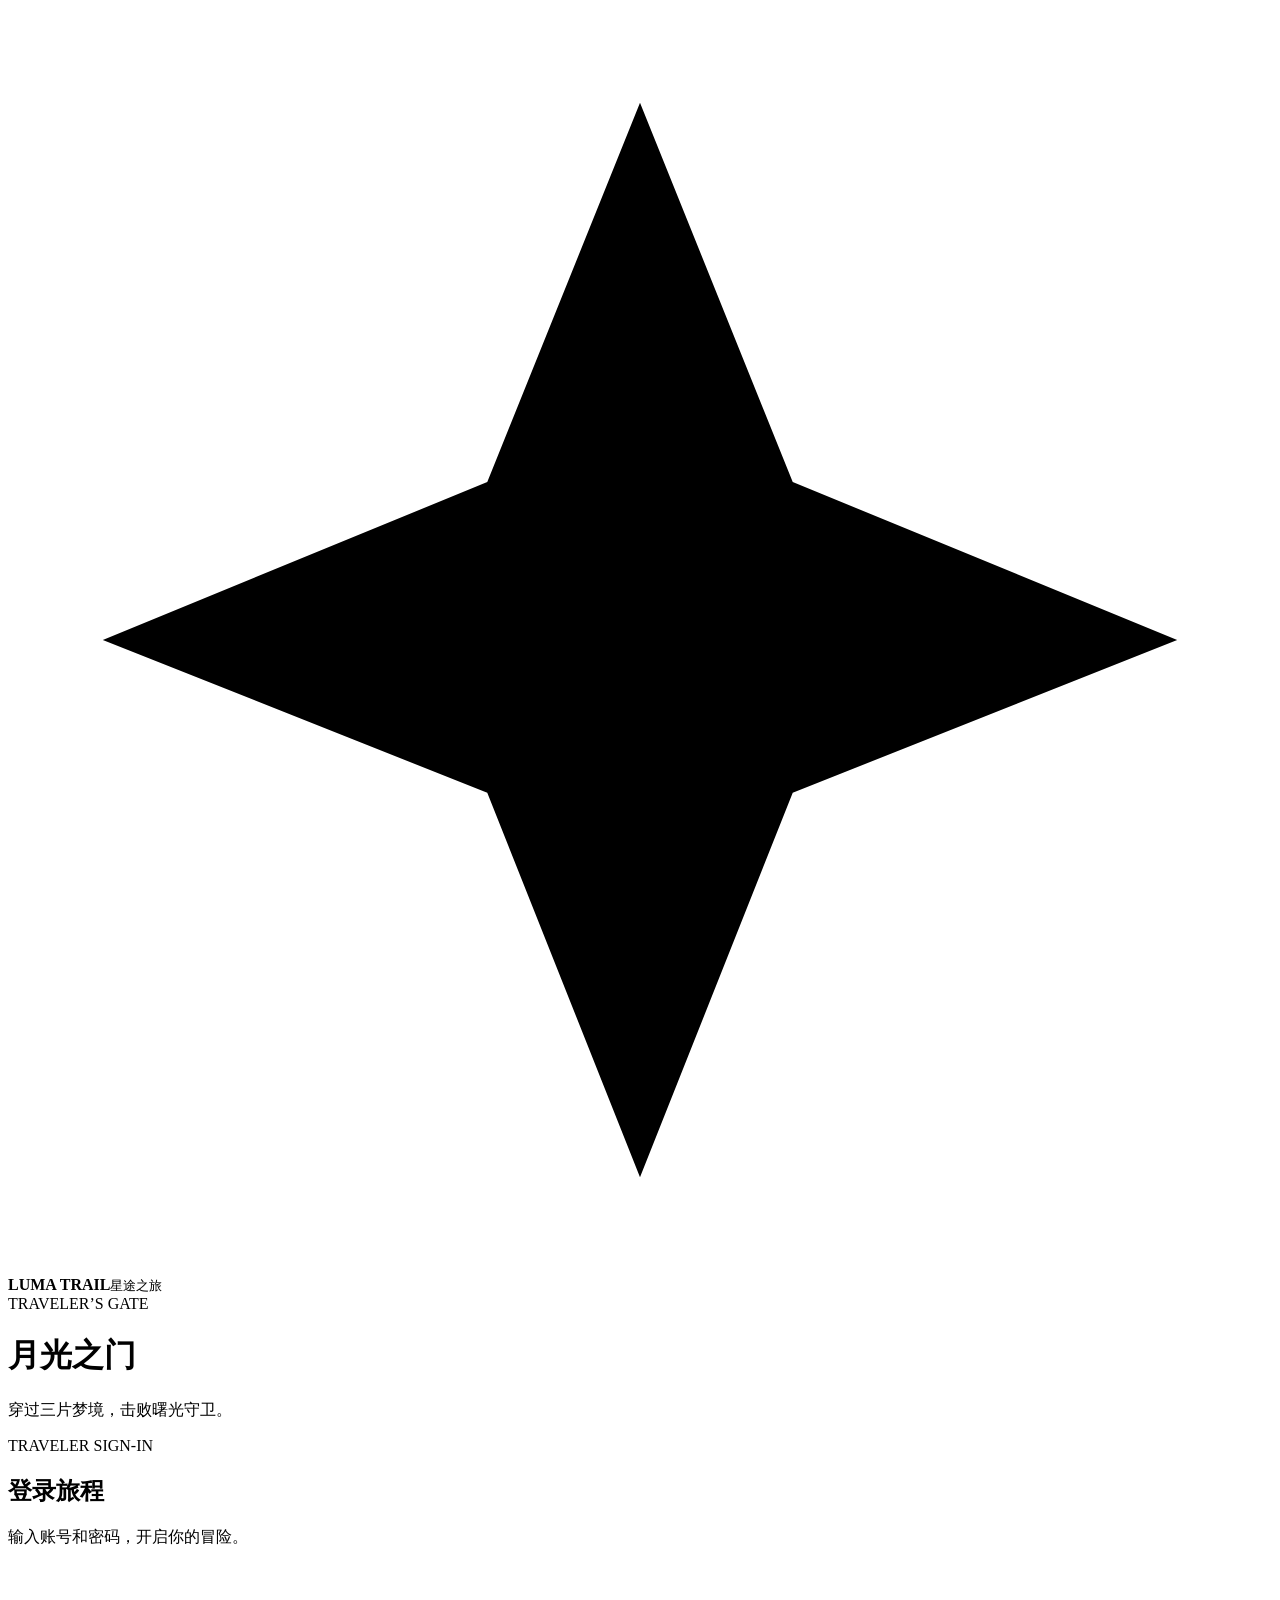
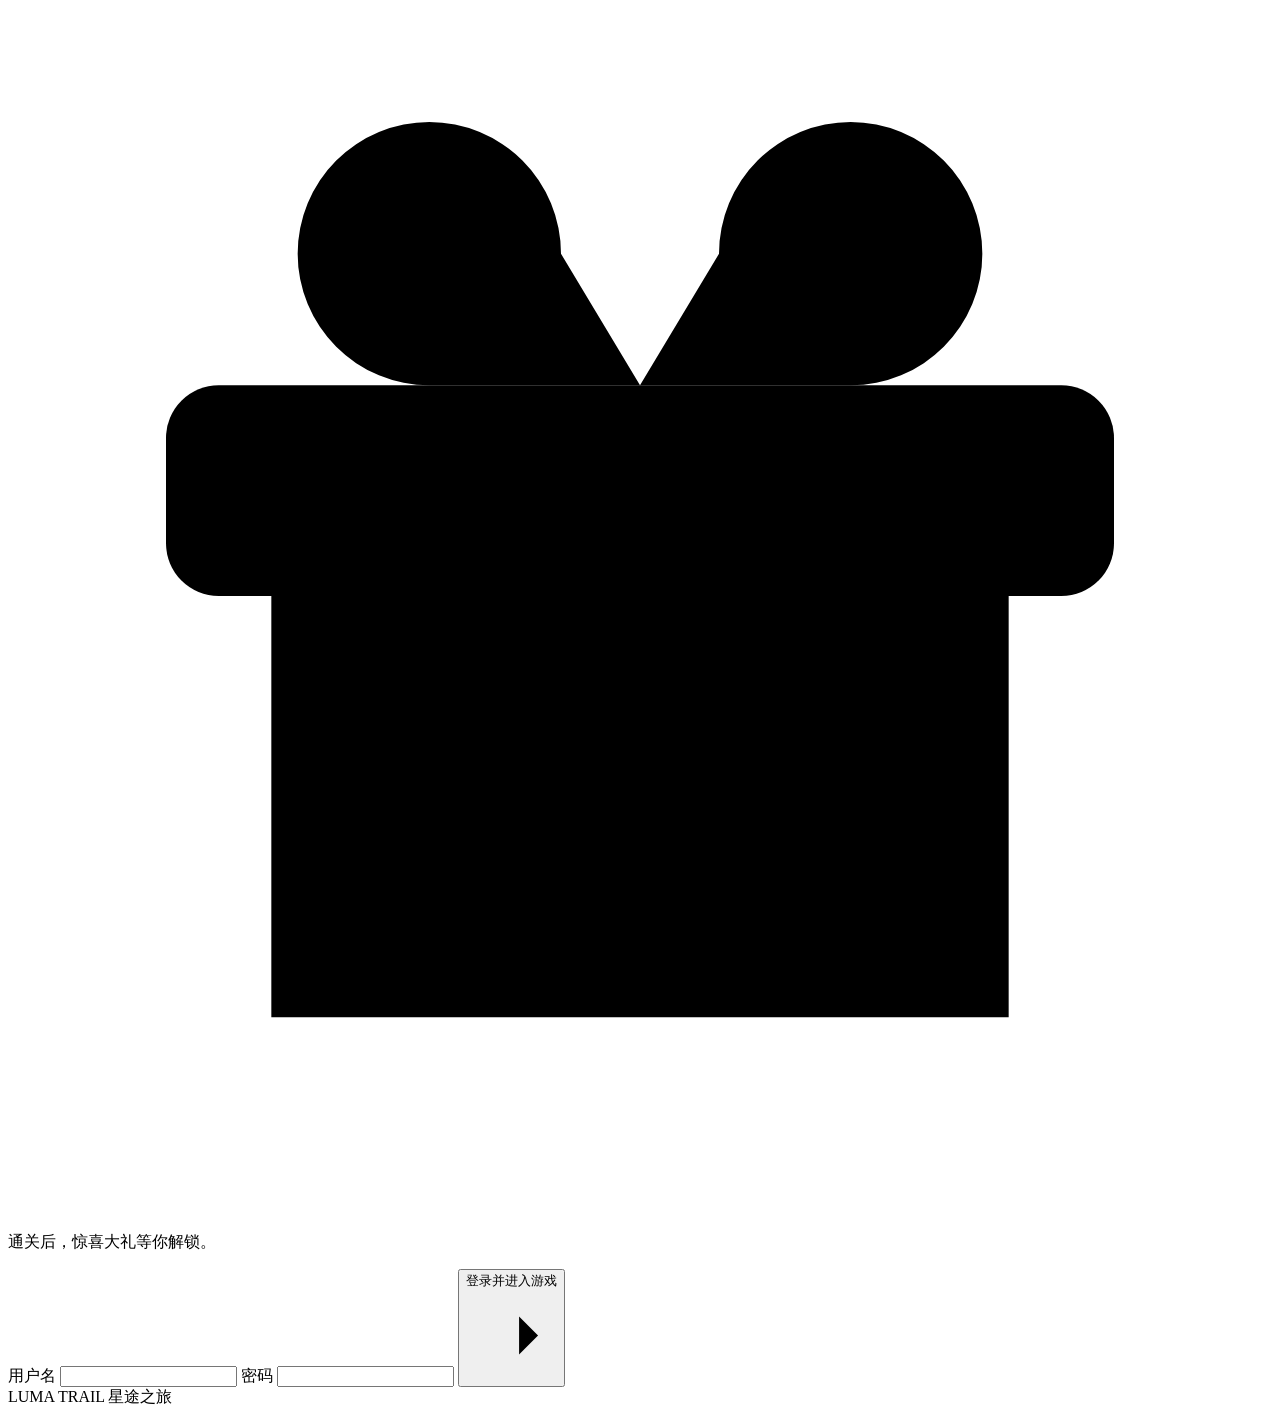
==== public/login.html @ 83f90954 "Add Luma Trail browser game" ====
<!doctype html>
<html lang="zh-CN">
<head>
  <meta charset="utf-8">
  <meta name="viewport" content="width=device-width, initial-scale=1">
  <meta name="theme-color" content="#100e1c">
  <title>登录 · 星途之旅</title>
  <link rel="icon" href="/assets/star.svg" type="image/svg+xml">
  <link rel="stylesheet" href="/style.css">
</head>
<body>
  <div class="shell">
    <header class="site-header">
      <div class="brand">
        <span class="brand-mark"><svg aria-hidden="true" viewBox="0 0 24 24"><path d="M12 1.8 14.9 9l7.3 3-7.3 2.9-2.9 7.3-2.9-7.3L1.8 12l7.3-3z" fill="currentColor" stroke="none"/></svg></span>
        <span><strong>LUMA TRAIL</strong><small>星途之旅</small></span>
      </div>
    </header>
    <main class="login-stage">
      <div class="login-intro">
        <div class="kicker"><span></span><span>TRAVELER’S GATE</span></div>
        <h1>月光之门</h1>
        <p>穿过三片梦境，击败曙光守卫。</p>
      </div>
      <section class="login-panel" aria-labelledby="login-title">
        <div class="eyebrow">TRAVELER SIGN-IN</div>
        <h2 id="login-title">登录旅程</h2>
        <p>输入账号和密码，开启你的冒险。</p>
        <p class="login-reward">
          <svg aria-hidden="true" viewBox="0 0 24 24"><rect x="3" y="8" width="18" height="4" rx="1"/><path d="M5 12v8h14v-8M12 8v12m0-12H8a2.5 2.5 0 1 1 2.5-2.5zM12 8h4a2.5 2.5 0 1 0-2.5-2.5z"/></svg>
          <span>通关后，惊喜大礼等你解锁。</span>
        </p>
        <form class="login-form" method="post" action="/login">
          <p class="form-error" role="alert" data-login-error hidden>用户名或密码有误，请检查后重试。</p>
          <label for="username">用户名</label>
          <input id="username" name="username" type="text" autocomplete="username" maxlength="64" required>
          <label for="password">密码</label>
          <input id="password" name="password" type="password" autocomplete="current-password" maxlength="64" required>
          <button class="primary" type="submit">登录并进入游戏<svg aria-hidden="true" viewBox="0 0 24 24"><path d="M5 12h14m-5-5 5 5-5 5"/></svg></button>
        </form>
      </section>
    </main>
    <footer class="site-footer login-footer"><span>LUMA TRAIL <i></i> 星途之旅</span></footer>
  </div>
</body>
</html>
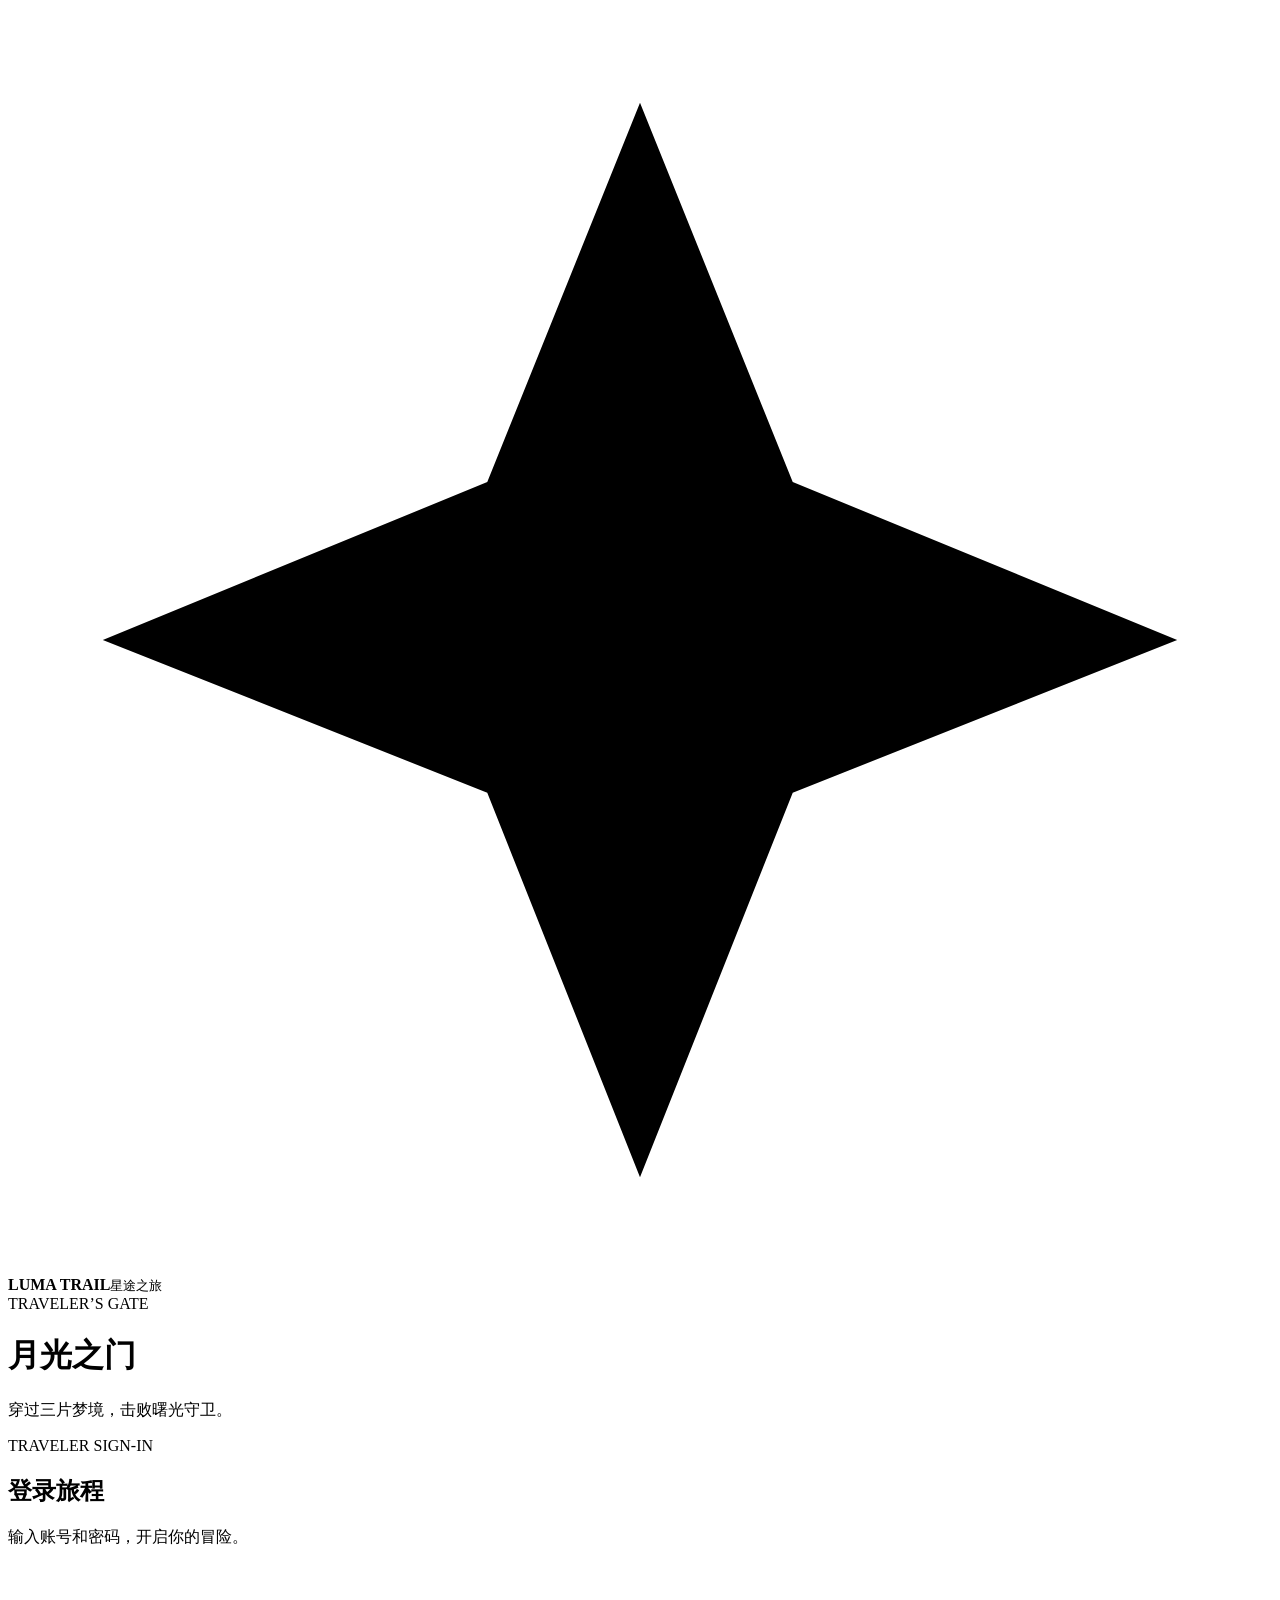
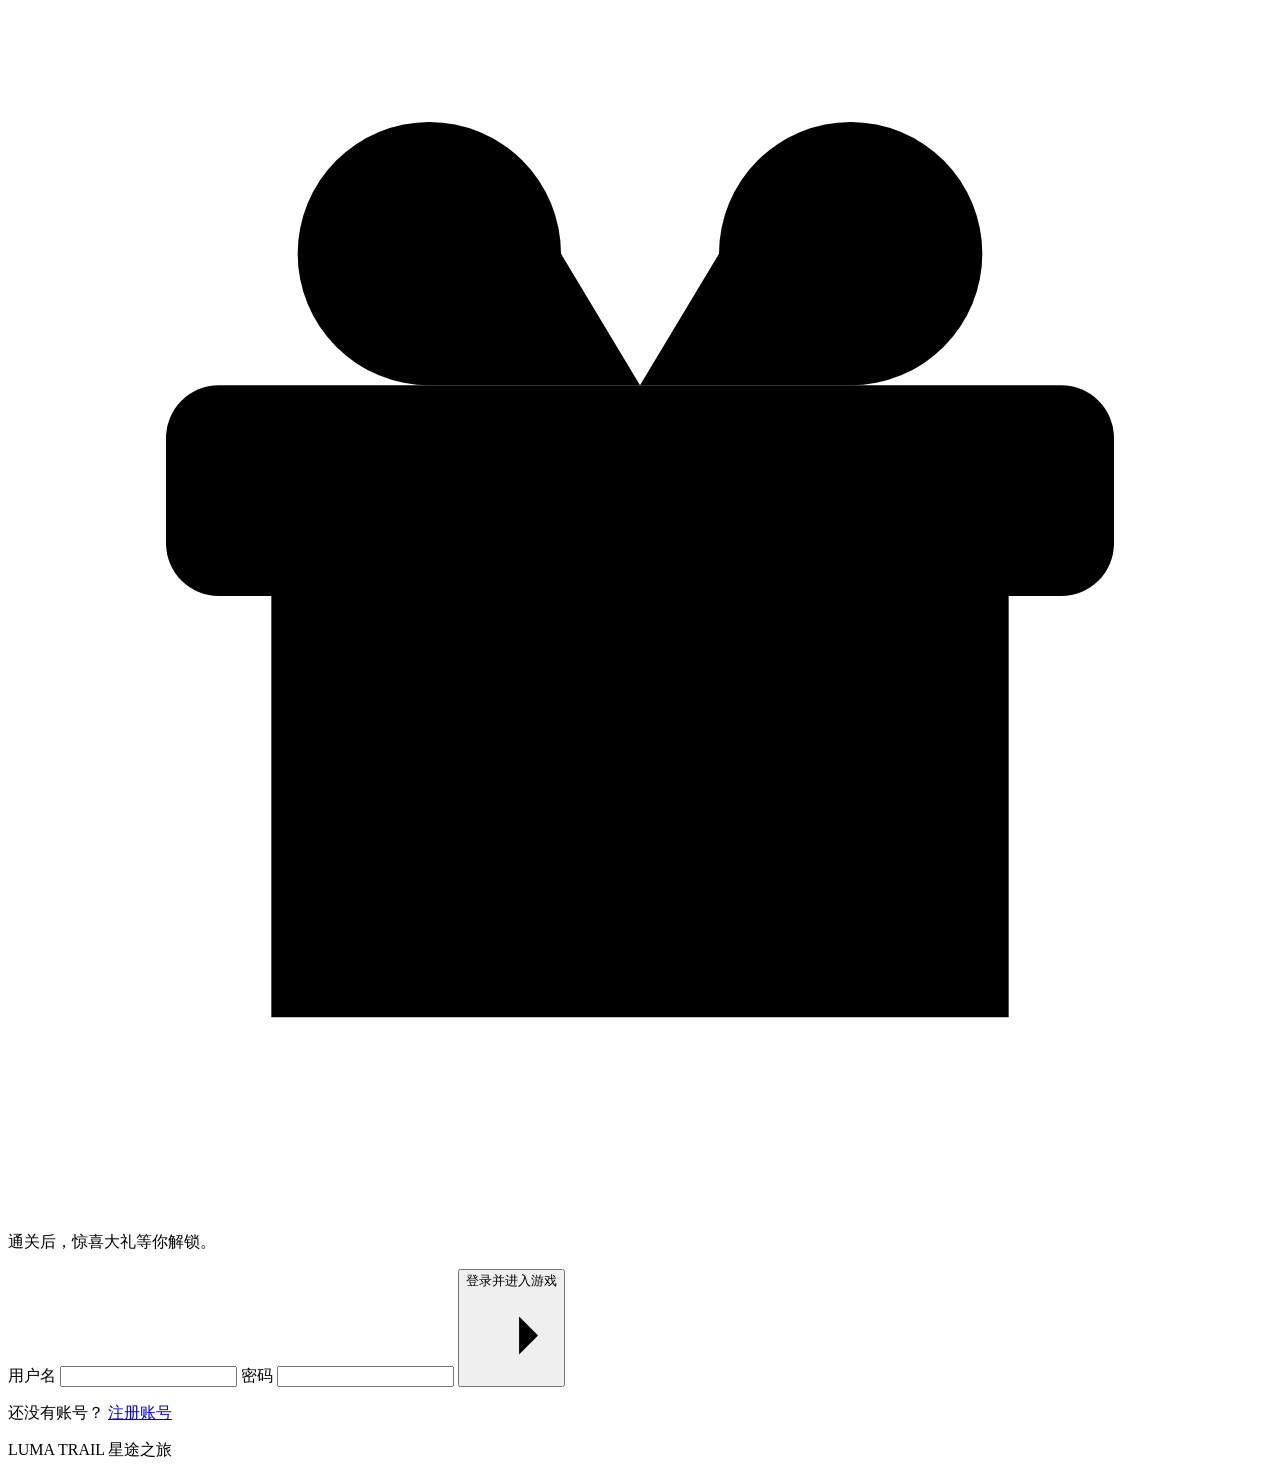
==== commit a3d689dd: "Add user registration and account-specific progress" ====
--- a/public/login.html
+++ b/public/login.html
@@ -22,7 +22,7 @@
         <h1>月光之门</h1>
         <p>穿过三片梦境，击败曙光守卫。</p>
       </div>
-      <section class="login-panel" aria-labelledby="login-title">
+      <section class="login-panel" aria-labelledby="login-title" data-login-panel>
         <div class="eyebrow">TRAVELER SIGN-IN</div>
         <h2 id="login-title">登录旅程</h2>
         <p>输入账号和密码，开启你的冒险。</p>
@@ -31,6 +31,7 @@
           <span>通关后，惊喜大礼等你解锁。</span>
         </p>
         <form class="login-form" method="post" action="/login">
+          <p class="form-success" role="status" data-register-success hidden>账号已创建，请使用注册的用户名和密码登录。</p>
           <p class="form-error" role="alert" data-login-error hidden>用户名或密码有误，请检查后重试。</p>
           <label for="username">用户名</label>
           <input id="username" name="username" type="text" autocomplete="username" maxlength="64" required>
@@ -38,6 +39,24 @@
           <input id="password" name="password" type="password" autocomplete="current-password" maxlength="64" required>
           <button class="primary" type="submit">登录并进入游戏<svg aria-hidden="true" viewBox="0 0 24 24"><path d="M5 12h14m-5-5 5 5-5 5"/></svg></button>
         </form>
+        <p class="login-switch">还没有账号？ <a href="/register">注册账号</a></p>
+      </section>
+      <section class="login-panel" aria-labelledby="register-title" data-register-panel hidden>
+        <div class="eyebrow">TRAVELER SIGN-UP</div>
+        <h2 id="register-title">注册账号</h2>
+        <p>创建你的旅人账号，开启冒险。</p>
+        <form class="login-form" method="post" action="/register">
+          <p class="form-error" role="alert" data-register-error hidden></p>
+          <label for="register-username">用户名</label>
+          <input id="register-username" name="username" type="text" autocomplete="username" minlength="2" maxlength="64" required>
+          <label for="register-password">密码</label>
+          <input id="register-password" name="password" type="password" autocomplete="new-password" minlength="8" maxlength="64" aria-describedby="password-hint" required>
+          <p id="password-hint" class="form-hint">使用 8 至 64 个字符。</p>
+          <label for="register-confirmation">确认密码</label>
+          <input id="register-confirmation" name="confirmation" type="password" autocomplete="new-password" minlength="8" maxlength="64" required>
+          <button class="primary" type="submit">创建账号<svg aria-hidden="true" viewBox="0 0 24 24"><path d="M5 12h14m-5-5 5 5-5 5"/></svg></button>
+        </form>
+        <p class="login-switch">已有账号？ <a href="/login">返回登录</a></p>
       </section>
     </main>
     <footer class="site-footer login-footer"><span>LUMA TRAIL <i></i> 星途之旅</span></footer>
